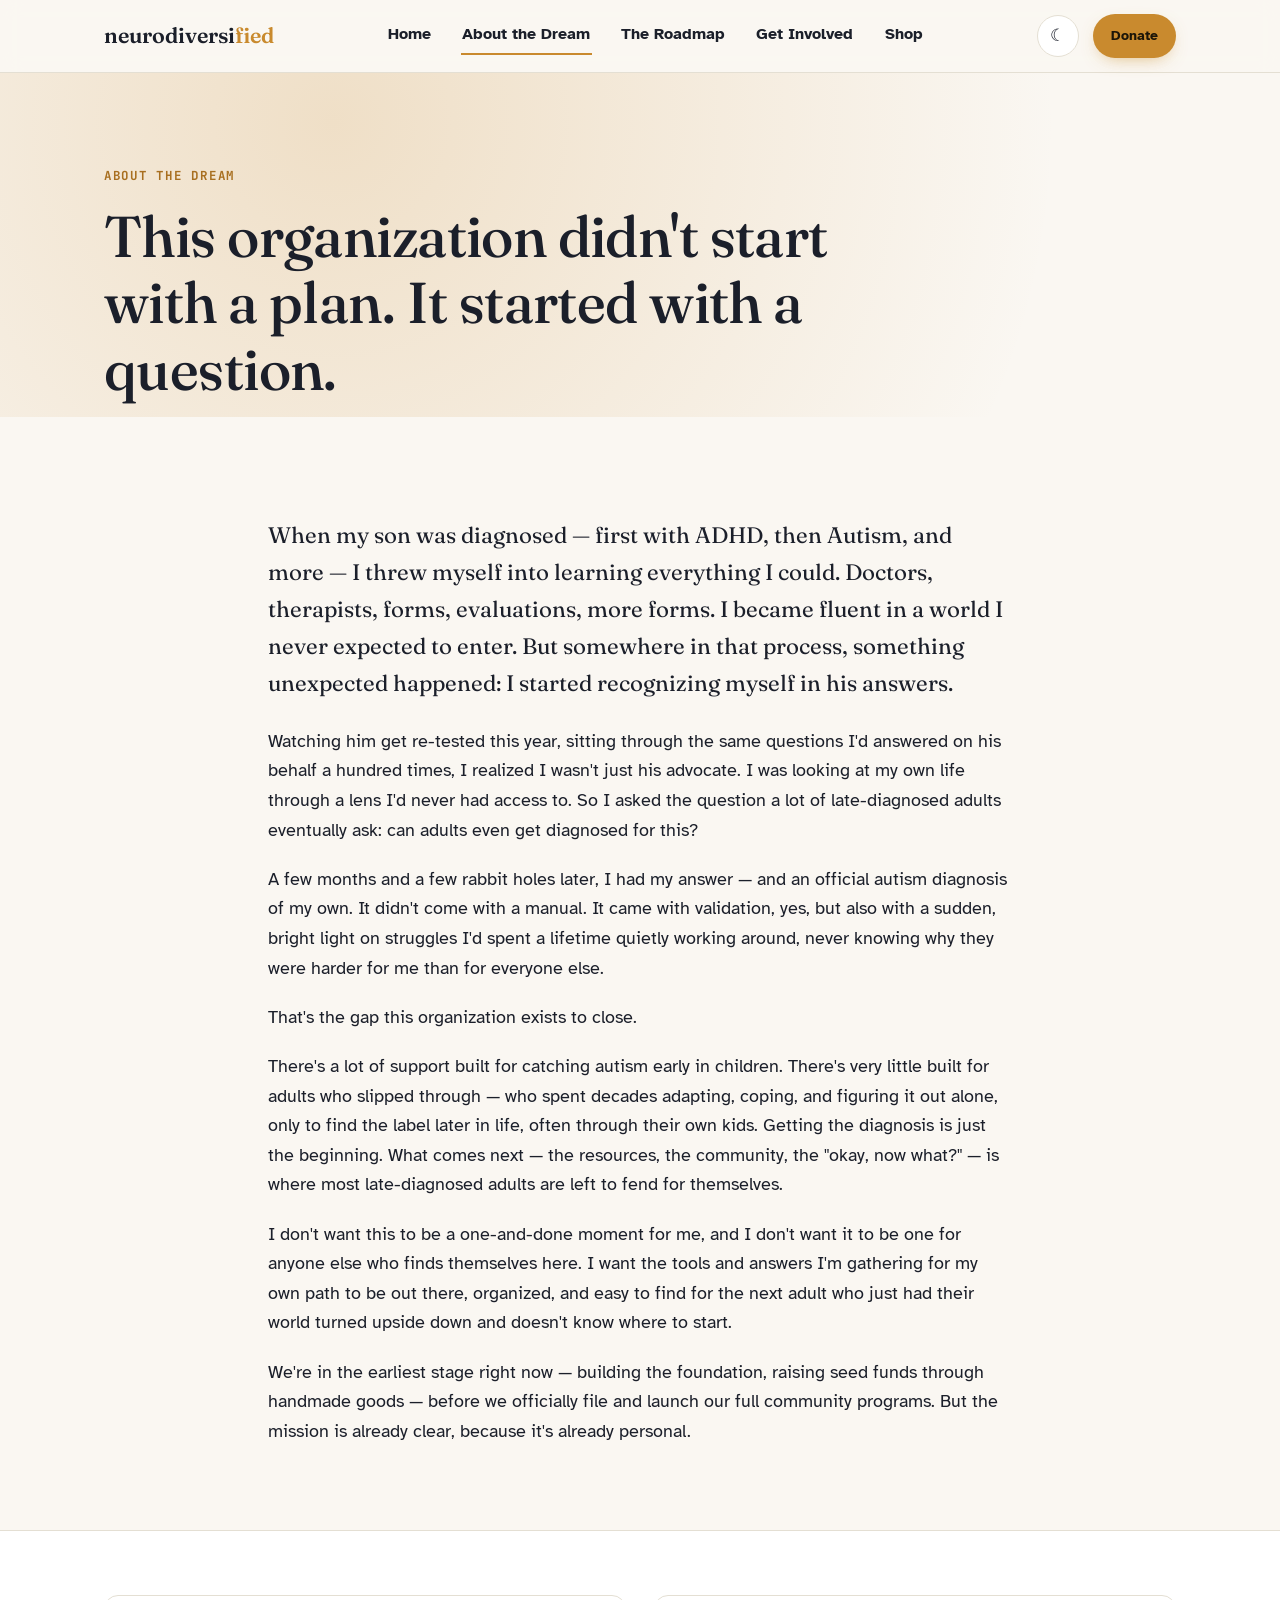
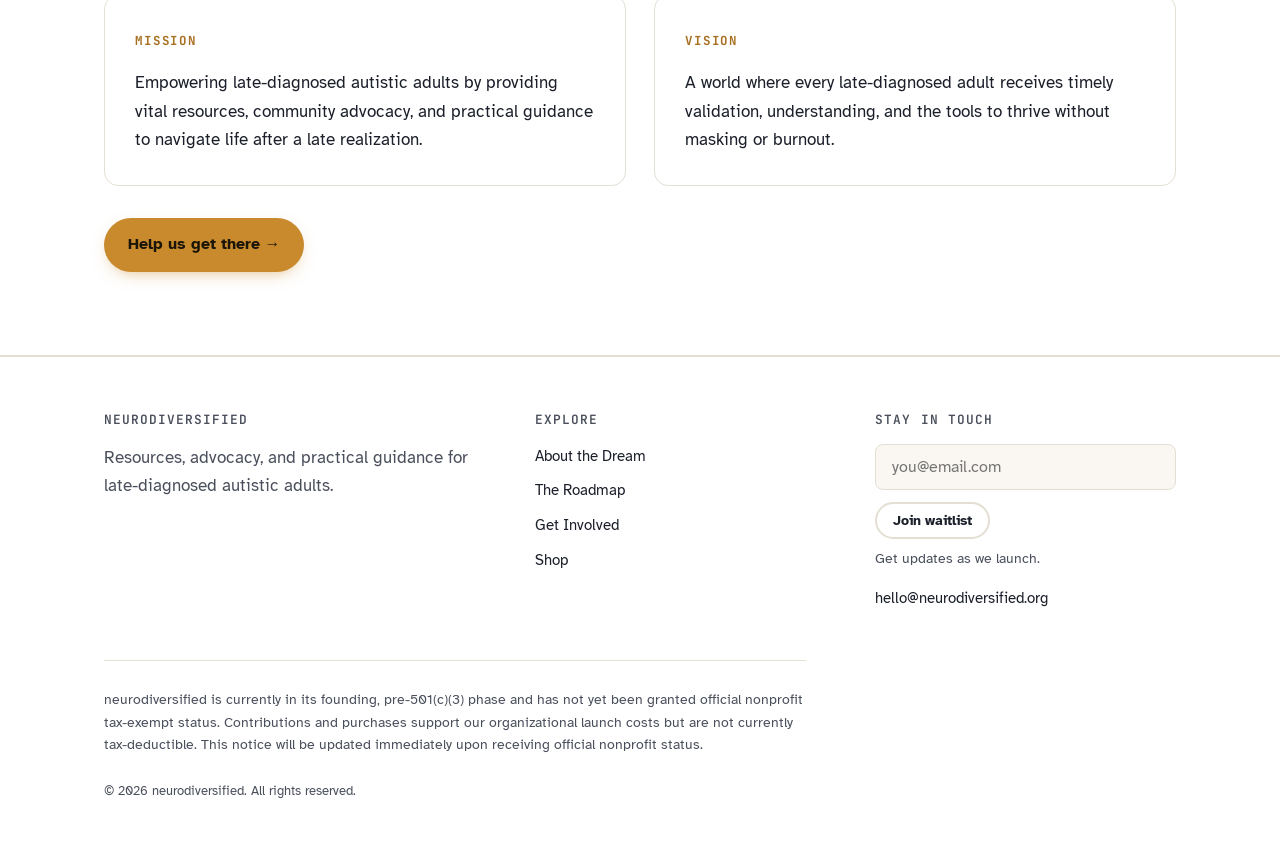
==== about.html @ 4d98739e "Add files via upload" ====
<!doctype html>
<html lang="en">
<head>
  <meta charset="UTF-8">
  <meta name="viewport" content="width=device-width, initial-scale=1.0">
  <title>About the Dream — neurodiversified</title>
  <meta name="description" content="The story behind neurodiversified — why it started, and what it's building toward.">
  <script>
    (function () {
      try {
        var t = localStorage.getItem('neurodiversified-theme');
        if (!t) { t = window.matchMedia('(prefers-color-scheme: dark)').matches ? 'dark' : 'light'; }
        if (t === 'dark') { document.documentElement.setAttribute('data-theme', 'dark'); }
      } catch (e) {}
    })();
  </script>
  <link rel="preconnect" href="https://fonts.googleapis.com">
  <link rel="preconnect" href="https://fonts.gstatic.com" crossorigin>
  <link href="https://fonts.googleapis.com/css2?family=Fraunces:opsz,wght@9..144,400;9..144,500;9..144,600&family=Atkinson+Hyperlegible:wght@400;700&family=JetBrains+Mono:wght@500;700&display=swap" rel="stylesheet">
  <link rel="stylesheet" href="styles.css">
</head>
<body>
  <a class="skip-link" href="#main">Skip to content</a>

  <header class="site-header">
    <div class="container">
      <a href="index.html" class="wordmark">neurodiversi<span>fied</span></a>
      <button class="nav-toggle" aria-expanded="false" aria-controls="main-nav">
        <span class="visually-hidden">Menu</span>☰
      </button>
      <nav class="main-nav" id="main-nav" aria-label="Primary">
        <a href="index.html">Home</a>
        <a href="about.html" aria-current="page">About the Dream</a>
        <a href="roadmap.html">The Roadmap</a>
        <a href="get-involved.html">Get Involved</a>
        <a href="shop.html">Shop</a>
      </nav>
      <div class="header-actions">
        <button class="theme-toggle" aria-pressed="false" aria-label="Toggle dark mode">☾</button>
        <a href="get-involved.html#donate" class="btn btn-primary btn-small">Donate</a>
      </div>
    </div>
  </header>

  <main id="main">
    <section class="hero" style="padding-bottom: 1rem;">
      <div class="container">
        <span class="eyebrow">About the dream</span>
        <h1 style="max-width: 20ch;">This organization didn't start with a plan. It started with a question.</h1>
      </div>
    </section>

    <section>
      <div class="container">
        <div class="story" data-reveal>
          <p>When my son was diagnosed — first with ADHD, then Autism, and more — I threw myself into learning everything I could. Doctors, therapists, forms, evaluations, more forms. I became fluent in a world I never expected to enter. But somewhere in that process, something unexpected happened: I started recognizing myself in his answers.</p>

          <p>Watching him get re-tested this year, sitting through the same questions I'd answered on his behalf a hundred times, I realized I wasn't just his advocate. I was looking at my own life through a lens I'd never had access to. So I asked the question a lot of late-diagnosed adults eventually ask: can adults even get diagnosed for this?</p>

          <p>A few months and a few rabbit holes later, I had my answer — and an official autism diagnosis of my own. It didn't come with a manual. It came with validation, yes, but also with a sudden, bright light on struggles I'd spent a lifetime quietly working around, never knowing why they were harder for me than for everyone else.</p>

          <p>That's the gap this organization exists to close.</p>

          <p>There's a lot of support built for catching autism early in children. There's very little built for adults who slipped through — who spent decades adapting, coping, and figuring it out alone, only to find the label later in life, often through their own kids. Getting the diagnosis is just the beginning. What comes next — the resources, the community, the "okay, now what?" — is where most late-diagnosed adults are left to fend for themselves.</p>

          <p>I don't want this to be a one-and-done moment for me, and I don't want it to be one for anyone else who finds themselves here. I want the tools and answers I'm gathering for my own path to be out there, organized, and easy to find for the next adult who just had their world turned upside down and doesn't know where to start.</p>

          <p>We're in the earliest stage right now — building the foundation, raising seed funds through handmade goods — before we officially file and launch our full community programs. But the mission is already clear, because it's already personal.</p>
        </div>
      </div>
    </section>

    <section class="section-alt" data-reveal>
      <div class="container">
        <div class="grid grid-2">
          <div class="card">
            <span class="eyebrow">Mission</span>
            <p style="color: var(--color-text); font-size: 1.08rem;">Empowering late-diagnosed autistic adults by providing vital resources, community advocacy, and practical guidance to navigate life after a late realization.</p>
          </div>
          <div class="card">
            <span class="eyebrow">Vision</span>
            <p style="color: var(--color-text); font-size: 1.08rem;">A world where every late-diagnosed adult receives timely validation, understanding, and the tools to thrive without masking or burnout.</p>
          </div>
        </div>
        <p style="margin-top: 2rem;"><a href="get-involved.html#donate" class="btn btn-primary">Help us get there →</a></p>
      </div>
    </section>
  </main>

  <footer class="site-footer">
    <div class="container">
      <div class="footer-grid">
        <div>
          <h4>neurodiversified</h4>
          <p>Resources, advocacy, and practical guidance for late-diagnosed autistic adults.</p>
        </div>
        <div>
          <h4>Explore</h4>
          <a href="about.html">About the Dream</a>
          <a href="roadmap.html">The Roadmap</a>
          <a href="get-involved.html">Get Involved</a>
          <a href="shop.html">Shop</a>
        </div>
        <div>
          <h4>Stay in touch</h4>
          <form data-newsletter-form action="#" method="post">
            <label for="footer-email" class="visually-hidden">Email address</label>
            <div class="stack-form">
              <input type="email" id="footer-email" name="email" placeholder="you@email.com" required>
              <button type="submit" class="btn btn-secondary btn-small">Join waitlist</button>
            </div>
            <p class="form-note" data-form-status>Get updates as we launch.</p>
          </form>
          <a href="mailto:hello@neurodiversified.org" style="margin-top:0.9rem;">hello@neurodiversified.org</a>
        </div>
      </div>
      <p class="legal-disclaimer">neurodiversified is currently in its founding, pre-501(c)(3) phase and has not yet been granted official nonprofit tax-exempt status. Contributions and purchases support our organizational launch costs but are not currently tax-deductible. This notice will be updated immediately upon receiving official nonprofit status.</p>
      <p class="footer-bottom">© 2026 neurodiversified. All rights reserved.</p>
    </div>
  </footer>

  <script src="script.js"></script>
</body>
</html>
---- styles.css ----
/* ==========================================================================
   neurodiversified.org — Design System
   Signature idea: "Coming Into Focus" — the hero headline resolves from a
   soft blur into sharp clarity on load, echoing the origin story's idea of
   suddenly seeing your own life through a lens you never had before.
   ========================================================================== */

:root {
  /* Color — dawn palette: the idea of a late sunrise, not an early one */
  --color-bg: #faf7f2;
  --color-bg-raised: #ffffff;
  --color-text: #1b1f2a;
  --color-text-soft: #4a4f5c;
  --color-border: #e4dfd3;
  --color-accent: #c98a2e;       /* dawn gold — primary CTA */
  --color-accent-dark: #a86f20;
  --color-accent-soft: #f4e6cd;
  --color-blue: #3f5c78;         /* dusk blue — links, secondary */
  --color-sage: #5f7d63;         /* progress / affirmative */
  --color-sage-soft: #e3ead ;

  --font-display: "Fraunces", Georgia, serif;
  --font-body: "Atkinson Hyperlegible", -apple-system, "Segoe UI", sans-serif;
  --font-mono: "JetBrains Mono", ui-monospace, "SFMono-Regular", monospace;

  --radius: 14px;
  --radius-sm: 8px;
  --max-width: 1120px;
  --shadow: 0 10px 30px -12px rgba(27, 31, 42, 0.18);

  color-scheme: light;
}

html[data-theme="dark"] {
  --color-bg: #12172a;
  --color-bg-raised: #1b2238;
  --color-text: #f2efe9;
  --color-text-soft: #c3c6d4;
  --color-border: #303a56;
  --color-accent: #e3ab55;
  --color-accent-dark: #f0c07c;
  --color-accent-soft: #33291a;
  --color-blue: #9db6d1;
  --color-sage: #93b998;
  --color-sage-soft: #1c2b21;
  color-scheme: dark;
}

* { box-sizing: border-box; }

html { scroll-behavior: smooth; }

@media (prefers-reduced-motion: reduce) {
  html { scroll-behavior: auto; }
  *, *::before, *::after {
    animation-duration: 0.001ms !important;
    animation-iteration-count: 1 !important;
    transition-duration: 0.001ms !important;
  }
}

body {
  margin: 0;
  background: var(--color-bg);
  color: var(--color-text);
  font-family: var(--font-body);
  font-size: 1.0625rem;
  line-height: 1.65;
  -webkit-font-smoothing: antialiased;
  transition: background-color 0.3s ease, color 0.3s ease;
}

img { max-width: 100%; display: block; }

a {
  color: var(--color-blue);
  text-decoration-thickness: 1.5px;
  text-underline-offset: 3px;
}

h1, h2, h3, h4 {
  font-family: var(--font-display);
  font-weight: 600;
  line-height: 1.15;
  margin: 0 0 0.6em;
  letter-spacing: -0.01em;
}

h1 { font-size: clamp(2.4rem, 5vw, 3.6rem); font-weight: 500; }
h2 { font-size: clamp(1.7rem, 3.2vw, 2.3rem); }
h3 { font-size: 1.3rem; }

p { margin: 0 0 1.1em; color: var(--color-text-soft); }

.container {
  max-width: var(--max-width);
  margin: 0 auto;
  padding: 0 1.5rem;
}

/* Visually-hidden utility for accessible labels */
.visually-hidden {
  position: absolute; width: 1px; height: 1px; margin: -1px;
  overflow: hidden; clip: rect(0,0,0,0); white-space: nowrap; border: 0;
}

/* Skip link */
.skip-link {
  position: absolute;
  left: -999px;
  top: 0;
  background: var(--color-accent);
  color: #1b1f2a;
  padding: 0.75rem 1.25rem;
  z-index: 200;
  border-radius: 0 0 8px 0;
  font-weight: 700;
}
.skip-link:focus { left: 0; }

/* Focus visibility everywhere */
a:focus-visible, button:focus-visible, input:focus-visible, textarea:focus-visible {
  outline: 3px solid var(--color-accent);
  outline-offset: 3px;
}

/* ---------------------------------- Header ---------------------------- */

.site-header {
  position: sticky;
  top: 0;
  z-index: 100;
  background: color-mix(in srgb, var(--color-bg) 88%, transparent);
  backdrop-filter: blur(10px);
  border-bottom: 1px solid var(--color-border);
}

.site-header .container {
  display: flex;
  align-items: center;
  justify-content: space-between;
  padding-top: 0.9rem;
  padding-bottom: 0.9rem;
  gap: 1.5rem;
}

.wordmark {
  font-family: var(--font-display);
  font-size: 1.35rem;
  font-weight: 600;
  color: var(--color-text);
  text-decoration: none;
  white-space: nowrap;
}
.wordmark span { color: var(--color-accent); }

.main-nav {
  display: flex;
  align-items: center;
  gap: 1.75rem;
  flex-wrap: wrap;
}

.main-nav a {
  color: var(--color-text);
  text-decoration: none;
  font-size: 0.98rem;
  font-weight: 600;
  padding: 0.3rem 0.1rem;
  border-bottom: 2px solid transparent;
}
.main-nav a:hover,
.main-nav a[aria-current="page"] {
  border-bottom-color: var(--color-accent);
}

.header-actions {
  display: flex;
  align-items: center;
  gap: 0.9rem;
}

.nav-toggle {
  display: none;
  background: none;
  border: 1px solid var(--color-border);
  border-radius: var(--radius-sm);
  padding: 0.4rem 0.6rem;
  cursor: pointer;
}

/* Theme toggle */
.theme-toggle {
  background: var(--color-bg-raised);
  border: 1px solid var(--color-border);
  border-radius: 999px;
  width: 42px;
  height: 42px;
  display: grid;
  place-items: center;
  cursor: pointer;
  color: var(--color-text);
  font-size: 1.05rem;
  line-height: 1;
}
.theme-toggle:hover { border-color: var(--color-accent); }

/* Buttons */
.btn {
  display: inline-flex;
  align-items: center;
  gap: 0.5rem;
  font-family: var(--font-body);
  font-weight: 700;
  font-size: 0.98rem;
  padding: 0.75rem 1.35rem;
  border-radius: 999px;
  text-decoration: none;
  border: 2px solid transparent;
  cursor: pointer;
  transition: transform 0.15s ease, box-shadow 0.15s ease;
}
.btn:hover { transform: translateY(-1px); }

.btn-primary {
  background: var(--color-accent);
  color: #1b1508;
  box-shadow: 0 6px 18px -8px color-mix(in srgb, var(--color-accent) 70%, transparent);
}
.btn-primary:hover { background: var(--color-accent-dark); }

.btn-secondary {
  background: transparent;
  color: var(--color-text);
  border-color: var(--color-border);
}
.btn-secondary:hover { border-color: var(--color-accent); }

.btn-small { padding: 0.5rem 1rem; font-size: 0.88rem; }

.text-link {
  font-weight: 700;
  color: var(--color-blue);
}

/* ---------------------------------- Hero ------------------------------- */

.hero {
  padding: 5.5rem 0 4.5rem;
  position: relative;
  overflow: hidden;
}

.hero::before {
  content: "";
  position: absolute;
  inset: -20% -10% auto -10%;
  height: 420px;
  background: radial-gradient(circle at 30% 30%, color-mix(in srgb, var(--color-accent) 22%, transparent), transparent 65%);
  pointer-events: none;
  z-index: -1;
}

.eyebrow {
  font-family: var(--font-mono);
  text-transform: uppercase;
  letter-spacing: 0.14em;
  font-size: 0.78rem;
  font-weight: 700;
  color: var(--color-accent-dark);
  margin-bottom: 1.1rem;
  display: inline-block;
}

.hero-grid {
  display: grid;
  gap: 3rem;
}

.hero h1 {
  /* Signature "coming into focus" effect */
  filter: blur(9px);
  opacity: 0;
  animation: focus-in 1.1s cubic-bezier(0.22, 1, 0.36, 1) forwards;
  animation-delay: 0.15s;
  max-width: 16ch;
}

@keyframes focus-in {
  to { filter: blur(0); opacity: 1; }
}

@media (prefers-reduced-motion: reduce) {
  .hero h1 { filter: none; opacity: 1; animation: none; }
}

.hero-sub {
  font-size: 1.2rem;
  max-width: 46ch;
  color: var(--color-text-soft);
}

.hero-ctas {
  display: flex;
  gap: 1rem;
  flex-wrap: wrap;
  align-items: center;
  margin-top: 1.75rem;
}

.hero-mention {
  margin-top: 2.75rem;
  padding-top: 1.75rem;
  border-top: 1px dashed var(--color-border);
  font-size: 0.96rem;
  max-width: 46ch;
}
.hero-mention p { margin-bottom: 0.4em; }

/* ---------------------------------- Sections --------------------------- */

section { padding: 4rem 0; }
.section-alt { background: var(--color-bg-raised); border-top: 1px solid var(--color-border); border-bottom: 1px solid var(--color-border); }

.section-head { max-width: 60ch; margin-bottom: 2.5rem; }
.section-head p { font-size: 1.08rem; }

/* Reveal-on-scroll (lightweight, no external library) */
[data-reveal] {
  opacity: 0;
  transform: translateY(18px);
  transition: opacity 0.7s ease, transform 0.7s ease;
}
[data-reveal].is-visible {
  opacity: 1;
  transform: translateY(0);
}
@media (prefers-reduced-motion: reduce) {
  [data-reveal] { opacity: 1; transform: none; transition: none; }
}

/* ---------------------------------- Progress bar ------------------------ */

.progress-card {
  background: var(--color-bg-raised);
  border: 1px solid var(--color-border);
  border-radius: var(--radius);
  padding: 1.75rem 2rem;
  box-shadow: var(--shadow);
}

.progress-labels {
  display: flex;
  justify-content: space-between;
  font-family: var(--font-mono);
  font-size: 0.85rem;
  margin-bottom: 0.6rem;
  color: var(--color-text-soft);
}

.progress-track {
  height: 12px;
  background: var(--color-accent-soft);
  border-radius: 999px;
  overflow: hidden;
}

.progress-fill {
  height: 100%;
  width: 32%;
  background: linear-gradient(90deg, var(--color-accent), var(--color-sage));
  border-radius: 999px;
}

.progress-note { margin-top: 0.9rem; font-size: 0.92rem; margin-bottom: 0; }

/* ---------------------------------- Cards / grids ------------------------ */

.grid {
  display: grid;
  gap: 1.75rem;
}
.grid-2 { grid-template-columns: repeat(2, 1fr); }
.grid-3 { grid-template-columns: repeat(3, 1fr); }

.card {
  background: var(--color-bg-raised);
  border: 1px solid var(--color-border);
  border-radius: var(--radius);
  padding: 1.9rem;
}

.card h3 { margin-bottom: 0.5rem; }
.card p:last-child { margin-bottom: 0; }

/* ---------------------------------- Runway / Roadmap --------------------- */

.runway {
  position: relative;
  padding-top: 1rem;
}

.runway-line {
  position: absolute;
  top: 34px;
  left: 0;
  right: 0;
  height: 0;
  border-top: 2px dashed var(--color-border);
}

.runway-stops {
  position: relative;
  display: grid;
  grid-template-columns: repeat(4, 1fr);
  gap: 1.5rem;
}

.stop { position: relative; }

.stop-marker {
  width: 68px;
  height: 68px;
  border-radius: 50%;
  background: var(--color-bg-raised);
  border: 2px solid var(--color-border);
  display: grid;
  place-items: center;
  font-family: var(--font-mono);
  font-weight: 700;
  color: var(--color-text-soft);
  margin-bottom: 1.1rem;
}

.stop.is-complete .stop-marker {
  border-color: var(--color-sage);
  color: var(--color-sage);
  background: var(--color-sage-soft);
}

.stop.is-current .stop-marker {
  border-color: var(--color-accent);
  color: var(--color-accent-dark);
  background: var(--color-accent-soft);
  box-shadow: 0 0 0 6px color-mix(in srgb, var(--color-accent) 16%, transparent);
}

.you-are-here {
  display: inline-block;
  font-family: var(--font-mono);
  font-size: 0.72rem;
  letter-spacing: 0.08em;
  text-transform: uppercase;
  font-weight: 700;
  color: var(--color-accent-dark);
  background: var(--color-accent-soft);
  padding: 0.2rem 0.55rem;
  border-radius: 999px;
  margin-bottom: 0.6rem;
}

.stop-phase {
  font-family: var(--font-mono);
  font-size: 0.78rem;
  letter-spacing: 0.06em;
  color: var(--color-text-soft);
  text-transform: uppercase;
  margin-bottom: 0.35rem;
}

.stop h3 { font-size: 1.12rem; margin-bottom: 0.4rem; }
.stop p { font-size: 0.94rem; }

/* ---------------------------------- Placeholder tiles --------------------- */

.placeholder-tile {
  border: 1.5px dashed var(--color-border);
  border-radius: var(--radius);
  padding: 2.5rem 1.5rem;
  text-align: center;
  color: var(--color-text-soft);
  background: color-mix(in srgb, var(--color-bg-raised) 60%, transparent);
}
.placeholder-tile .placeholder-icon {
  font-size: 1.6rem;
  margin-bottom: 0.6rem;
  display: block;
}
.placeholder-tile strong { display: block; color: var(--color-text); margin-bottom: 0.3rem; }

/* ---------------------------------- Forms --------------------------- */

.stack-form {
  display: flex;
  gap: 0.75rem;
  flex-wrap: wrap;
}

input[type="email"], input[type="text"] {
  font-family: var(--font-body);
  font-size: 1rem;
  padding: 0.75rem 1rem;
  border-radius: var(--radius-sm);
  border: 1px solid var(--color-border);
  background: var(--color-bg);
  color: var(--color-text);
  flex: 1 1 240px;
}

.form-note { font-size: 0.85rem; margin-top: 0.6rem; }

/* ---------------------------------- Origin story page --------------------- */

.story {
  max-width: 62ch;
  margin: 0 auto;
  font-size: 1.12rem;
}
.story p { color: var(--color-text); }
.story p:first-of-type {
  font-family: var(--font-display);
  font-size: 1.4rem;
  color: var(--color-text);
}

/* ---------------------------------- Footer --------------------------- */

.site-footer {
  border-top: 1px solid var(--color-border);
  padding: 3.5rem 0 2.5rem;
  background: var(--color-bg-raised);
}

.footer-grid {
  display: grid;
  grid-template-columns: 1.3fr 1fr 1fr;
  gap: 2.5rem;
  margin-bottom: 2.5rem;
}

.footer-grid h4 {
  font-family: var(--font-mono);
  text-transform: uppercase;
  letter-spacing: 0.08em;
  font-size: 0.8rem;
  color: var(--color-text-soft);
  margin-bottom: 1rem;
}

.footer-grid a {
  display: block;
  color: var(--color-text);
  text-decoration: none;
  font-size: 0.95rem;
  margin-bottom: 0.6rem;
}
.footer-grid a:hover { color: var(--color-accent-dark); }

.legal-disclaimer {
  border-top: 1px solid var(--color-border);
  padding-top: 1.75rem;
  font-size: 0.85rem;
  color: var(--color-text-soft);
  max-width: 78ch;
}

.footer-bottom {
  margin-top: 1.5rem;
  font-size: 0.82rem;
  color: var(--color-text-soft);
}

/* ---------------------------------- Responsive --------------------- */

@media (max-width: 860px) {
  .grid-2, .grid-3 { grid-template-columns: 1fr; }
  .runway-stops { grid-template-columns: 1fr; }
  .runway-line { display: none; }
  .footer-grid { grid-template-columns: 1fr; }

  .nav-toggle { display: inline-flex; }
  .main-nav {
    position: absolute;
    top: 100%;
    left: 0;
    right: 0;
    background: var(--color-bg);
    border-bottom: 1px solid var(--color-border);
    flex-direction: column;
    align-items: flex-start;
    padding: 1rem 1.5rem 1.5rem;
    display: none;
    gap: 1rem;
  }
  .main-nav.is-open { display: flex; }
}
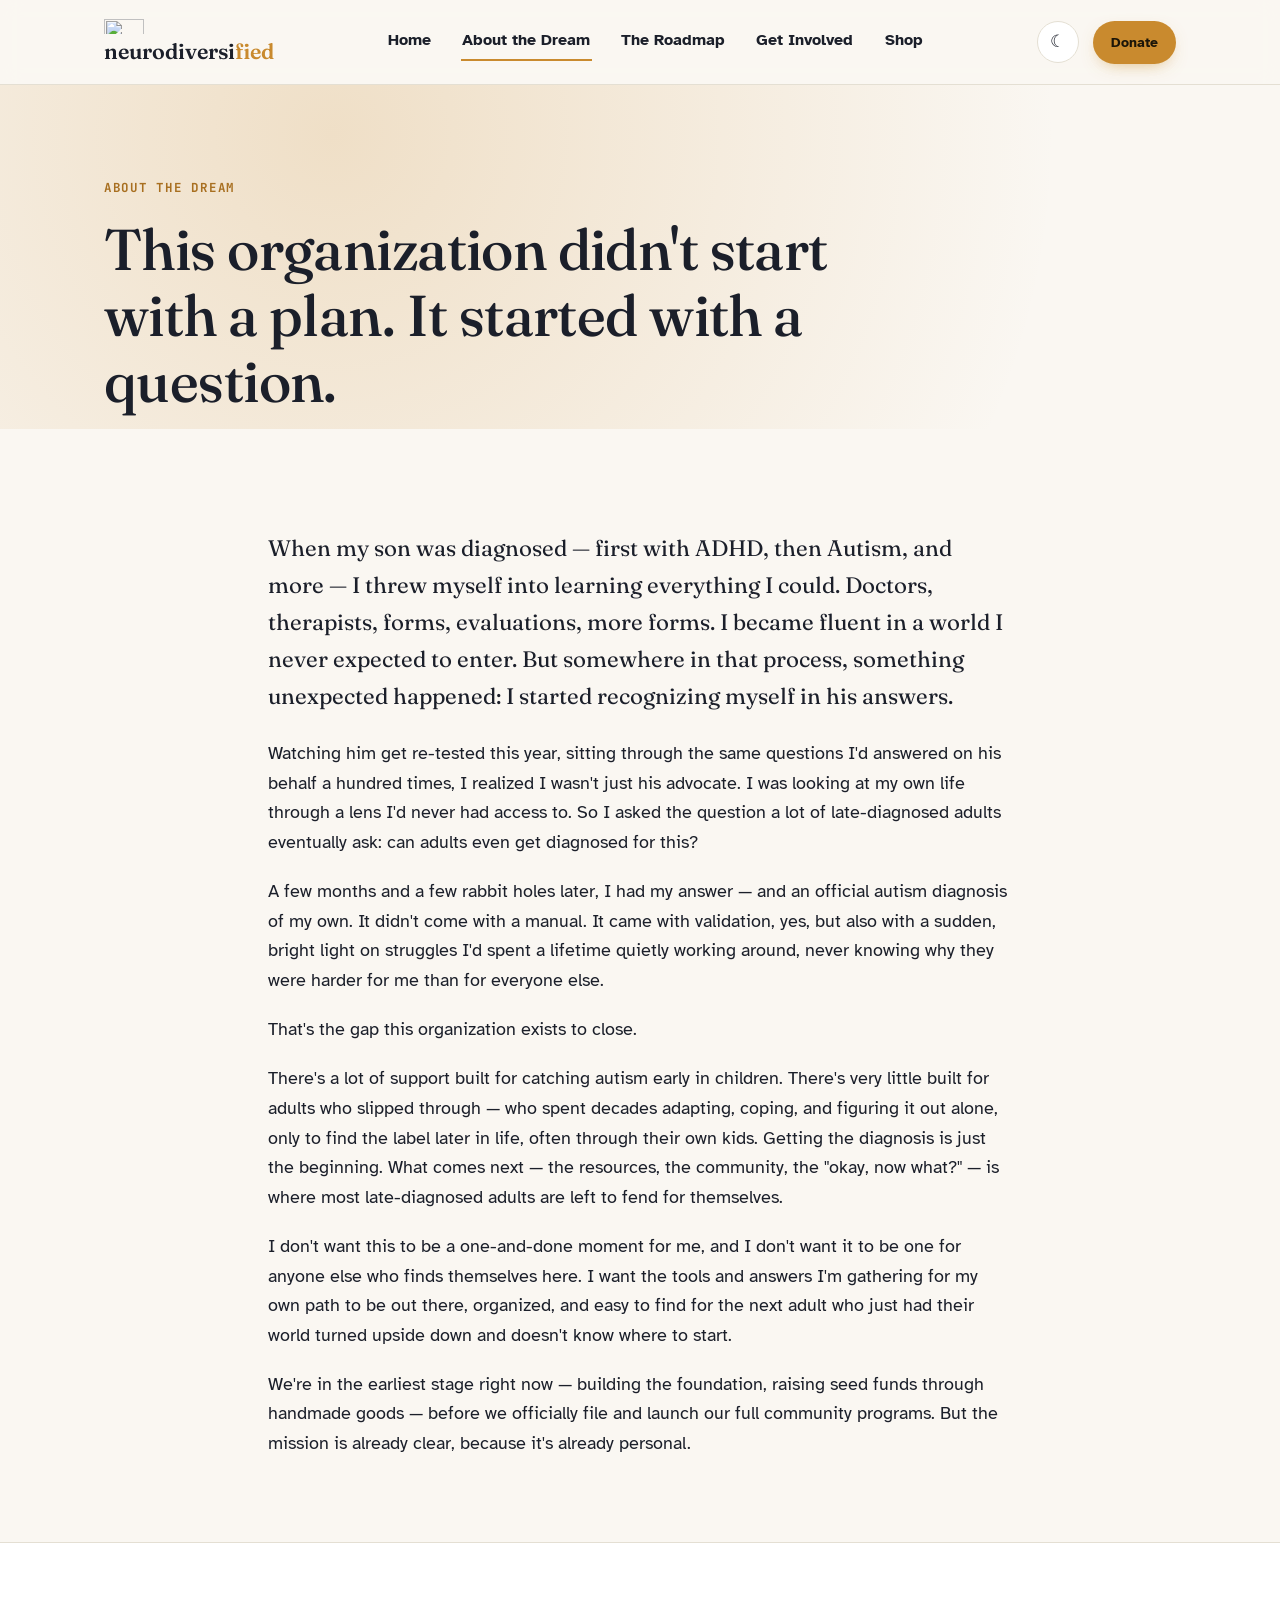
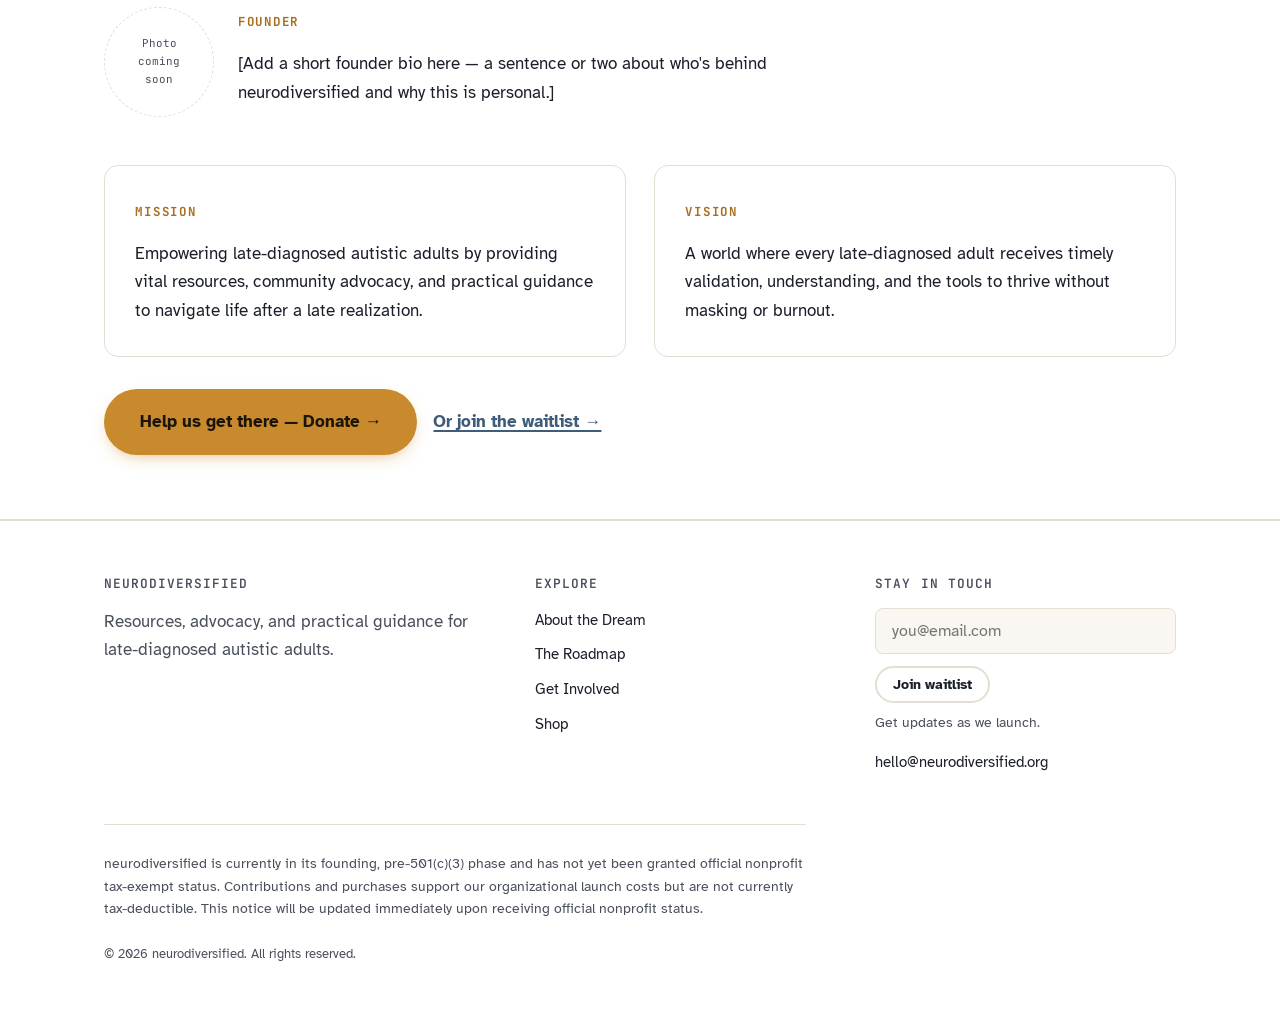
==== commit 2e6489e3: "Add files via upload" ====
--- a/about.html
+++ b/about.html
@@ -18,13 +18,14 @@
   <link rel="preconnect" href="https://fonts.gstatic.com" crossorigin>
   <link href="https://fonts.googleapis.com/css2?family=Fraunces:opsz,wght@9..144,400;9..144,500;9..144,600&family=Atkinson+Hyperlegible:wght@400;700&family=JetBrains+Mono:wght@500;700&display=swap" rel="stylesheet">
   <link rel="stylesheet" href="styles.css">
+  <link rel="icon" type="image/png" href="assets/favicon.png">
 </head>
 <body>
   <a class="skip-link" href="#main">Skip to content</a>
 
   <header class="site-header">
     <div class="container">
-      <a href="index.html" class="wordmark">neurodiversi<span>fied</span></a>
+      <a href="index.html" class="wordmark"><img src="assets/logo-web.png" alt="" width="40" height="20" style="vertical-align:-5px;margin-right:8px;">neurodiversi<span>fied</span></a>
       <button class="nav-toggle" aria-expanded="false" aria-controls="main-nav">
         <span class="visually-hidden">Menu</span>☰
       </button>
@@ -37,7 +38,7 @@
       </nav>
       <div class="header-actions">
         <button class="theme-toggle" aria-pressed="false" aria-label="Toggle dark mode">☾</button>
-        <a href="get-involved.html#donate" class="btn btn-primary btn-small">Donate</a>
+        <a href="#" data-donate-link class="btn btn-primary btn-small">Donate</a>
       </div>
     </div>
   </header>
@@ -72,6 +73,14 @@
 
     <section class="section-alt" data-reveal>
       <div class="container">
+        <div class="bio-block" data-reveal style="margin-bottom: 2.5rem;">
+          <div class="bio-photo-placeholder" aria-hidden="true">Photo<br>coming<br>soon</div>
+          <div>
+            <span class="eyebrow">Founder</span>
+            <!-- Swap this paragraph for a couple of real sentences once you're ready — who you are, and why you're the one building this. -->
+            <p style="color: var(--color-text); max-width: 52ch;">[Add a short founder bio here — a sentence or two about who's behind neurodiversified and why this is personal.]</p>
+          </div>
+        </div>
         <div class="grid grid-2">
           <div class="card">
             <span class="eyebrow">Mission</span>
@@ -82,7 +91,10 @@
             <p style="color: var(--color-text); font-size: 1.08rem;">A world where every late-diagnosed adult receives timely validation, understanding, and the tools to thrive without masking or burnout.</p>
           </div>
         </div>
-        <p style="margin-top: 2rem;"><a href="get-involved.html#donate" class="btn btn-primary">Help us get there →</a></p>
+        <div class="hero-ctas" style="margin-top: 2rem;">
+          <a href="#" data-donate-link class="btn btn-primary btn-large">Help us get there — Donate →</a>
+          <a href="get-involved.html#waitlist" class="text-link">Or join the waitlist →</a>
+        </div>
       </div>
     </section>
   </main>
@@ -103,7 +115,8 @@
         </div>
         <div>
           <h4>Stay in touch</h4>
-          <form data-newsletter-form action="#" method="post">
+          <form data-newsletter-form action="https://api.web3forms.com/submit" method="POST">
+              <input type="hidden" name="access_key" value="REPLACE-WITH-YOUR-WEB3FORMS-ACCESS-KEY">
             <label for="footer-email" class="visually-hidden">Email address</label>
             <div class="stack-form">
               <input type="email" id="footer-email" name="email" placeholder="you@email.com" required>
@@ -120,5 +133,9 @@
   </footer>
 
   <script src="script.js"></script>
+  <div class="mobile-donate-bar">
+    <a href="#" data-donate-link class="btn btn-primary">Donate to Our Launch →</a>
+  </div>
+
 </body>
 </html>
--- a/styles.css
+++ b/styles.css
@@ -237,6 +237,80 @@
 .btn-secondary:hover { border-color: var(--color-accent); }
 
 .btn-small { padding: 0.5rem 1rem; font-size: 0.88rem; }
+
+.btn-large {
+  padding: 1.05rem 2.1rem;
+  font-size: 1.08rem;
+}
+
+/* Sticky mobile donate bar — hidden on desktop, shown at small widths */
+.mobile-donate-bar {
+  position: fixed;
+  left: 0;
+  right: 0;
+  bottom: 0;
+  z-index: 150;
+  background: var(--color-bg-raised);
+  border-top: 1px solid var(--color-border);
+  padding: 0.65rem 1rem;
+  display: none;
+  box-shadow: 0 -8px 24px -14px rgba(27, 31, 42, 0.25);
+}
+.mobile-donate-bar .btn {
+  width: 100%;
+  justify-content: center;
+}
+
+@media (max-width: 640px) {
+  .mobile-donate-bar { display: block; }
+  body { padding-bottom: 76px; }
+}
+
+/* Donate-forward card in the "three ways" grid */
+.card-donate {
+  border-color: var(--color-accent);
+  background: var(--color-accent-soft);
+}
+.card-donate h3 { color: var(--color-text); }
+
+/* Founder pull-quote */
+.pull-quote {
+  border-left: 4px solid var(--color-accent);
+  padding-left: 1.5rem;
+  margin: 0 0 1rem;
+  font-family: var(--font-display);
+  font-size: 1.3rem;
+  color: var(--color-text);
+  max-width: 56ch;
+}
+
+/* Bio photo placeholder (About page) */
+.bio-block {
+  display: flex;
+  gap: 1.5rem;
+  align-items: flex-start;
+  flex-wrap: wrap;
+}
+.bio-photo-placeholder {
+  width: 110px;
+  height: 110px;
+  border-radius: 50%;
+  border: 1.5px dashed var(--color-border);
+  display: grid;
+  place-items: center;
+  text-align: center;
+  color: var(--color-text-soft);
+  font-family: var(--font-mono);
+  font-size: 0.68rem;
+  flex-shrink: 0;
+  padding: 0.5rem;
+}
+
+.donate-note {
+  font-size: 0.88rem;
+  color: var(--color-text-soft);
+  max-width: 46ch;
+}
 
 .text-link {
   font-weight: 700;
